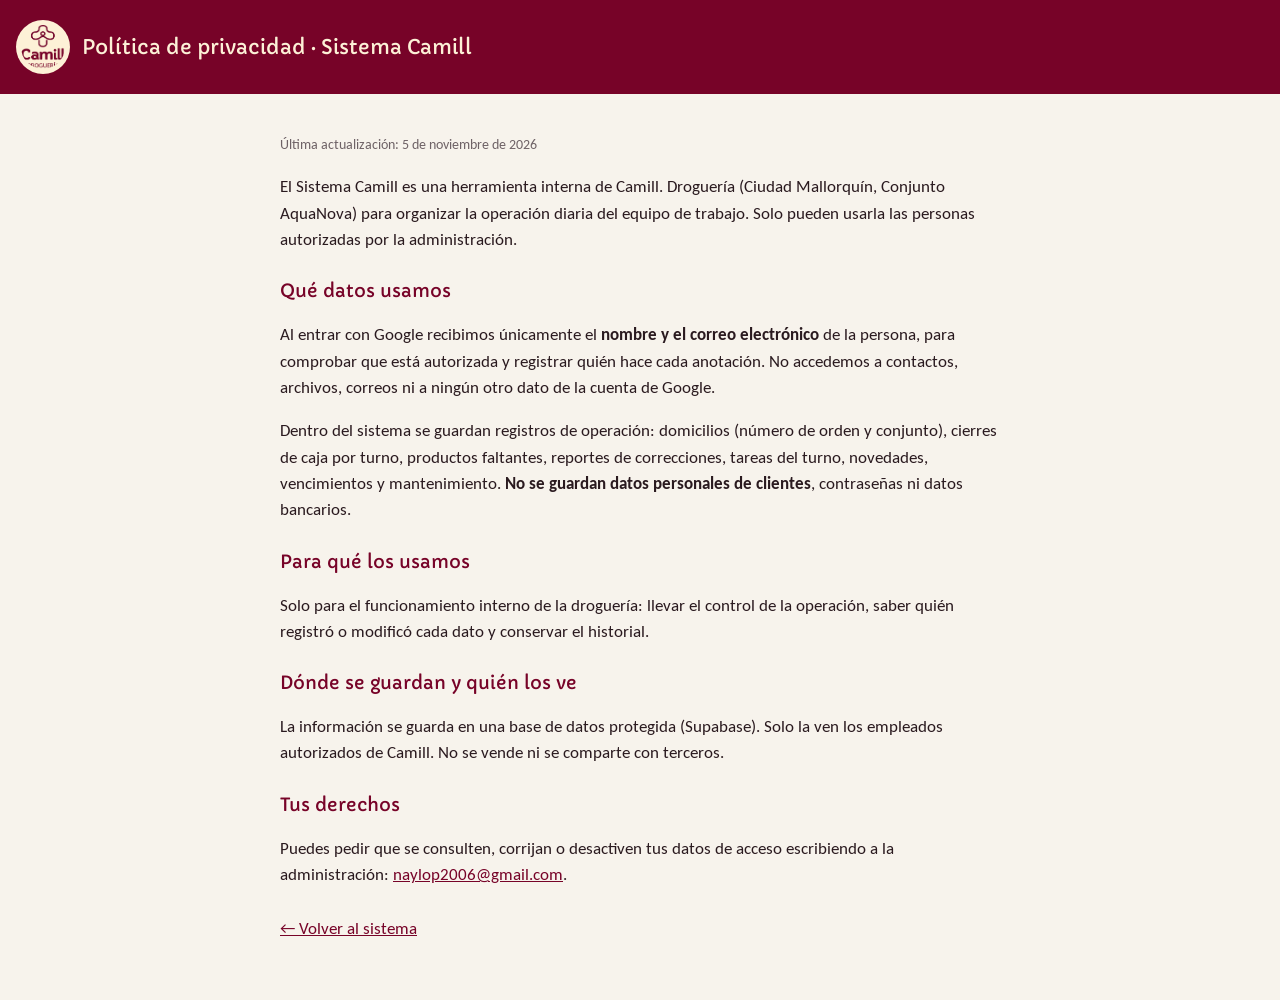
==== privacidad.html @ 93c29c71 "Política de privacidad y enlace en el ingreso" ====
<!doctype html>
<html lang="es-CO">
<head>
<meta charset="utf-8">
<meta name="viewport" content="width=device-width, initial-scale=1">
<title>Privacidad · Sistema Camill</title>
<link rel="icon" href="logo.png">
<link href="https://fonts.googleapis.com/css2?family=Capriola&family=Carlito:wght@400;700&display=swap" rel="stylesheet">
<style>
  :root{--vino:#770328;--marfil:#FDF1D7;--texto:#2A1A1F;--suave:#6E6266}
  body{margin:0;background:#F7F3EC;color:var(--texto);font-family:'Carlito',Calibri,sans-serif;font-size:17px;line-height:1.55}
  header{background:var(--vino);color:var(--marfil);padding:20px 16px;display:flex;gap:12px;align-items:center}
  header img{width:44px;height:44px;background:var(--marfil);border-radius:50%;padding:5px}
  h1,h2{font-family:'Capriola',sans-serif;font-weight:400}
  h1{font-size:20px;margin:0}
  main{max-width:720px;margin:0 auto;padding:20px 16px 40px}
  h2{color:var(--vino);font-size:18px;margin:24px 0 6px}
  small{color:var(--suave)}
  a{color:var(--vino)}
</style>
</head>
<body>
<header><img src="logo.png" alt="Camill Droguería"><h1>Política de privacidad · Sistema Camill</h1></header>
<main>
  <p><small>Última actualización: 5 de noviembre de 2026</small></p>
  <p>El Sistema Camill es una herramienta interna de Camill. Droguería (Ciudad Mallorquín, Conjunto AquaNova) para organizar la operación diaria del equipo de trabajo. Solo pueden usarla las personas autorizadas por la administración.</p>

  <h2>Qué datos usamos</h2>
  <p>Al entrar con Google recibimos únicamente el <b>nombre y el correo electrónico</b> de la persona, para comprobar que está autorizada y registrar quién hace cada anotación. No accedemos a contactos, archivos, correos ni a ningún otro dato de la cuenta de Google.</p>
  <p>Dentro del sistema se guardan registros de operación: domicilios (número de orden y conjunto), cierres de caja por turno, productos faltantes, reportes de correcciones, tareas del turno, novedades, vencimientos y mantenimiento. <b>No se guardan datos personales de clientes</b>, contraseñas ni datos bancarios.</p>

  <h2>Para qué los usamos</h2>
  <p>Solo para el funcionamiento interno de la droguería: llevar el control de la operación, saber quién registró o modificó cada dato y conservar el historial.</p>

  <h2>Dónde se guardan y quién los ve</h2>
  <p>La información se guarda en una base de datos protegida (Supabase). Solo la ven los empleados autorizados de Camill. No se vende ni se comparte con terceros.</p>

  <h2>Tus derechos</h2>
  <p>Puedes pedir que se consulten, corrijan o desactiven tus datos de acceso escribiendo a la administración: <a href="mailto:naylop2006@gmail.com">naylop2006@gmail.com</a>.</p>

  <p style="margin-top:28px"><a href="./">← Volver al sistema</a></p>
</main>
</body>
</html>
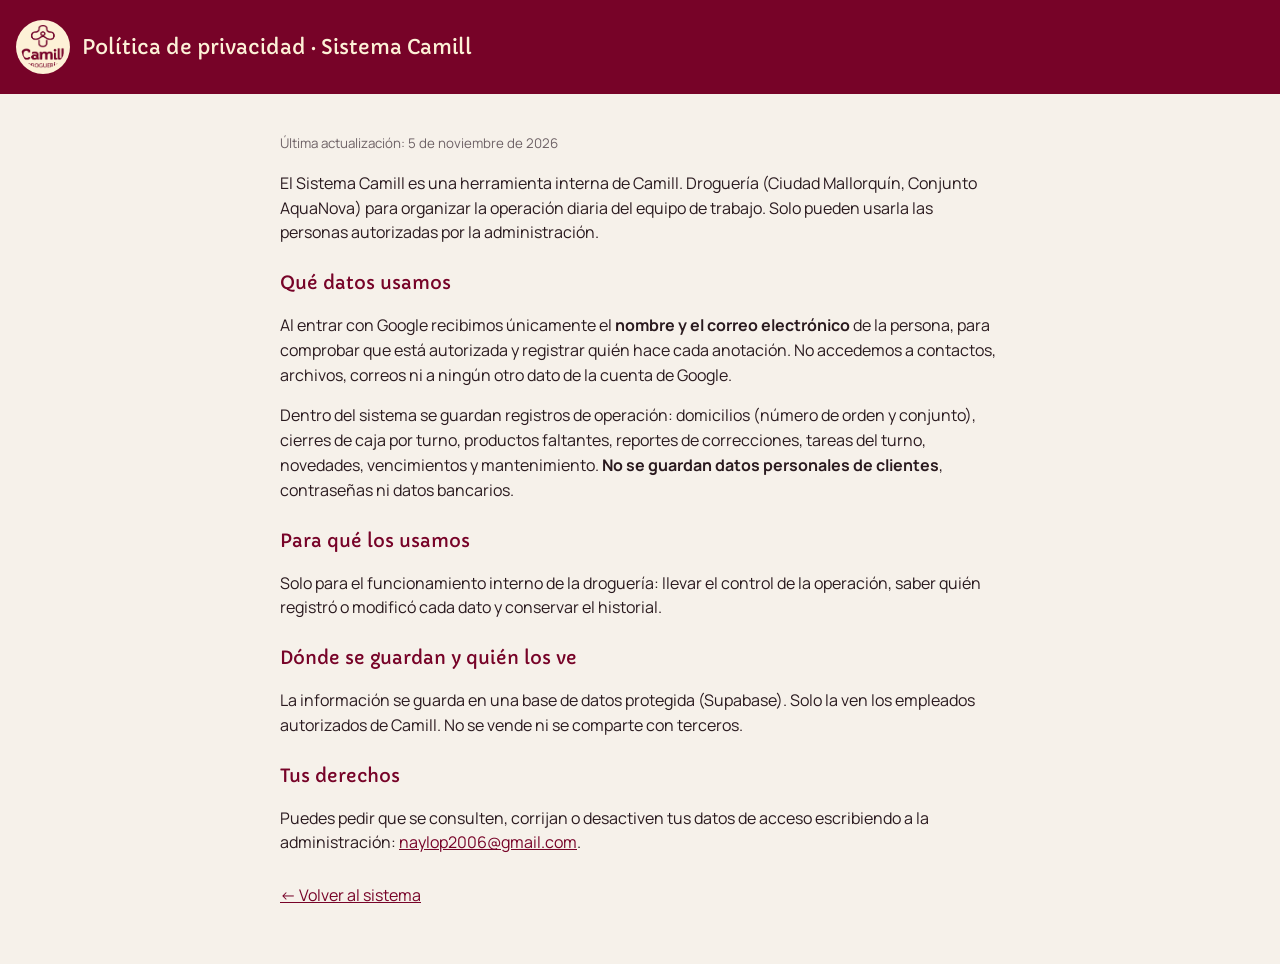
==== commit fd103b51: "Rediseño visual v2: vidrio cálido de marca, Manrope, iconos y navegación con Registrar" ====
--- a/privacidad.html
+++ b/privacidad.html
@@ -5,10 +5,10 @@
 <meta name="viewport" content="width=device-width, initial-scale=1">
 <title>Privacidad · Sistema Camill</title>
 <link rel="icon" href="logo.png">
-<link href="https://fonts.googleapis.com/css2?family=Capriola&family=Carlito:wght@400;700&display=swap" rel="stylesheet">
+<link href="https://fonts.googleapis.com/css2?family=Capriola&family=Manrope:wght@400;500;600;700&display=swap" rel="stylesheet">
 <style>
   :root{--vino:#770328;--marfil:#FDF1D7;--texto:#2A1A1F;--suave:#6E6266}
-  body{margin:0;background:#F7F3EC;color:var(--texto);font-family:'Carlito',Calibri,sans-serif;font-size:17px;line-height:1.55}
+  body{margin:0;background:#F6F1EA;color:var(--texto);font-family:'Manrope',system-ui,sans-serif;font-size:16px;line-height:1.55}
   header{background:var(--vino);color:var(--marfil);padding:20px 16px;display:flex;gap:12px;align-items:center}
   header img{width:44px;height:44px;background:var(--marfil);border-radius:50%;padding:5px}
   h1,h2{font-family:'Capriola',sans-serif;font-weight:400}
